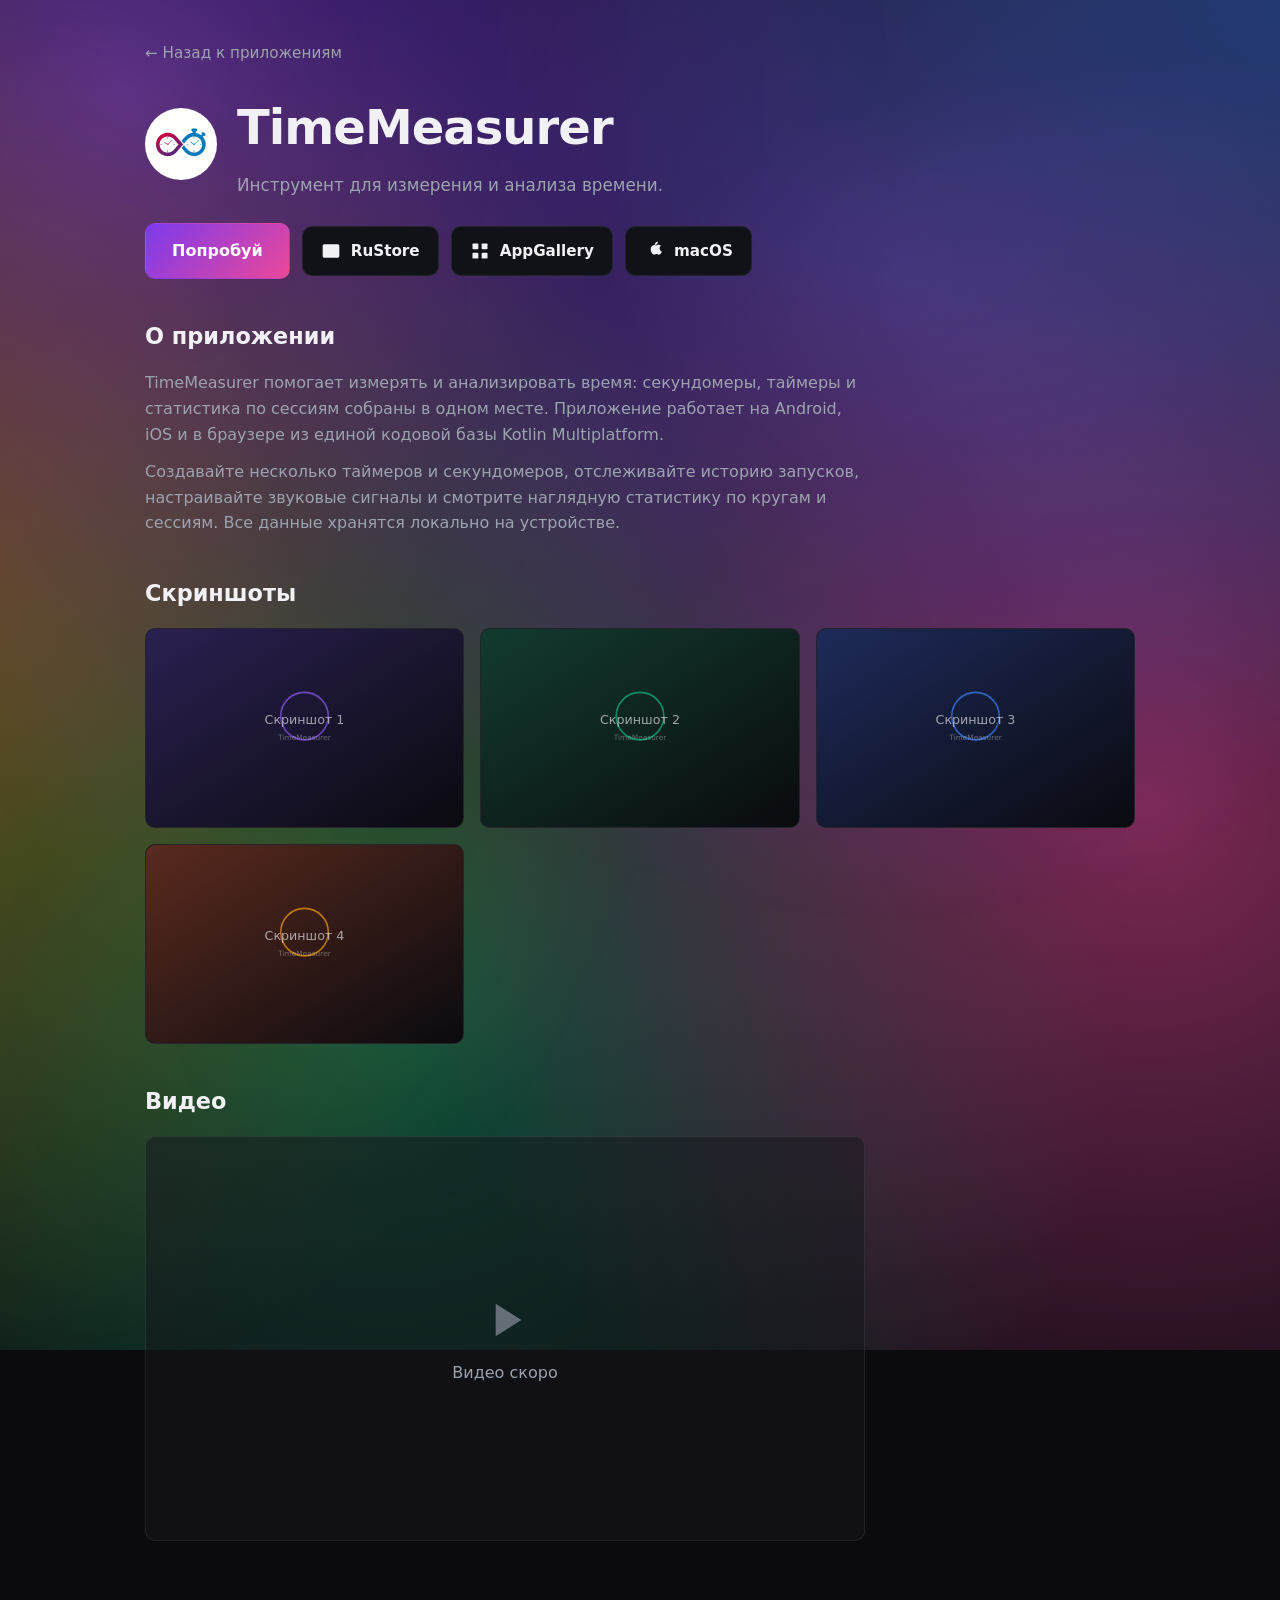
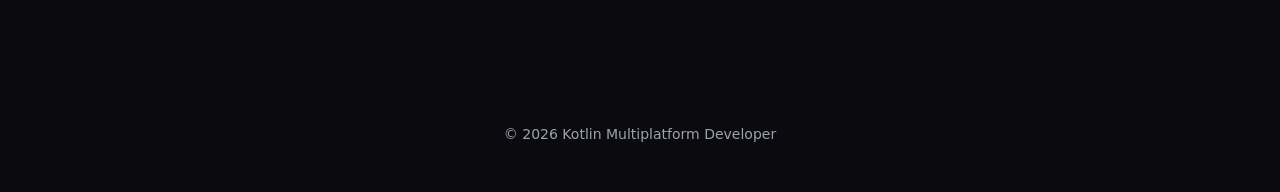
==== apps/time_measurer/details.html @ c7cb0fe9 "restructure site: app list + detail page with placeholders" ====
<!DOCTYPE html>
<html lang="ru">
<head>
    <meta charset="UTF-8">
    <meta name="viewport" content="width=device-width, initial-scale=1.0">
    <title>TimeMeasurer — подробнее</title>
    <link rel="stylesheet" href="../../styles.css">
</head>
<body>
    <main class="container detail-page">
        <a class="back-link" href="../../index.html">← Назад к приложениям</a>

        <header class="detail-header">
            <img class="detail-icon" src="app_icon.svg" alt="TimeMeasurer">
            <div>
                <h1 class="detail-title">TimeMeasurer</h1>
                <p class="detail-tagline">Инструмент для измерения и анализа времени.</p>
            </div>
        </header>

        <div class="detail-actions">
            <a class="try-button" href="index.html" target="_blank" rel="noopener">Попробуй</a>
            <a href="https://www.rustore.ru/catalog/app/com.timemeasurer.app" class="store-button rustore" aria-label="Скачать в RuStore" target="_blank" rel="noopener">
                <svg class="store-icon" viewBox="0 0 24 24" aria-hidden="true">
                    <path d="M4 4h16c1.1 0 2 .9 2 2v12c0 1.1-.9 2-2 2H4c-1.1 0-2-.9-2-2V6c0-1.1.9-2 2-2z"/>
                    <path d="M9 9l3 3-3 3" stroke="currentColor" stroke-width="2" fill="none" stroke-linecap="round" stroke-linejoin="round"/>
                </svg>
                <span>RuStore</span>
            </a>
            <a href="https://appgallery.huawei.com/#/app/C118723291" class="store-button appgallery" aria-label="Скачать в AppGallery" target="_blank" rel="noopener">
                <svg class="store-icon" viewBox="0 0 24 24" aria-hidden="true">
                    <rect x="3" y="3" width="7" height="7" rx="1"/>
                    <rect x="14" y="3" width="7" height="7" rx="1"/>
                    <rect x="3" y="14" width="7" height="7" rx="1"/>
                    <rect x="14" y="14" width="7" height="7" rx="1"/>
                </svg>
                <span>AppGallery</span>
            </a>
            <a href="#" class="store-button desktop" aria-label="Скачать для macOS">
                <svg class="store-icon" viewBox="0 0 24 24" aria-hidden="true">
                    <path d="M18.7 8.6c-.1-1.8 1.5-2.7 1.5-2.7-.8-1.1-2.1-1.3-2.6-1.3-1.1-.1-2.2.7-2.7.7-.6 0-1.5-.6-2.4-.6C10.3 4.7 8 6.8 8 10c0 .9.2 1.8.5 2.6.4 1.1 1.7 3.8 3.9 3.8 1.1 0 1.9-.8 2.7-.8.8 0 1.5.8 2.6.8 2.4 0 3.4-2.3 3.8-3.4-2.4-1.1-2.8-4-2.8-4.4z"/>
                    <path d="M15.8 3.5c.6-.8.9-1.8.8-2.8-1 .1-2.1.7-2.8 1.5-.6.7-.9 1.6-.8 2.5 1.1 0 2.1-.5 2.8-1.2z"/>
                </svg>
                <span>macOS</span>
            </a>
        </div>

        <section class="detail-section">
            <h2>О приложении</h2>
            <p>
                TimeMeasurer помогает измерять и анализировать время: секундомеры, таймеры
                и статистика по сессиям собраны в одном месте. Приложение работает на Android,
                iOS и в браузере из единой кодовой базы Kotlin Multiplatform.
            </p>
            <p>
                Создавайте несколько таймеров и секундомеров, отслеживайте историю запусков,
                настраивайте звуковые сигналы и смотрите наглядную статистику по кругам и сессиям.
                Все данные хранятся локально на устройстве.
            </p>
        </section>

        <section class="detail-section">
            <h2>Скриншоты</h2>
            <div class="screenshots">
                <img class="screenshot" src="screenshots/screenshot-1.svg" alt="Скриншот TimeMeasurer 1">
                <img class="screenshot" src="screenshots/screenshot-2.svg" alt="Скриншот TimeMeasurer 2">
                <img class="screenshot" src="screenshots/screenshot-3.svg" alt="Скриншот TimeMeasurer 3">
                <img class="screenshot" src="screenshots/screenshot-4.svg" alt="Скриншот TimeMeasurer 4">
            </div>
        </section>

        <section class="detail-section">
            <h2>Видео</h2>
            <div class="video-placeholder">
                <svg class="video-placeholder__icon" viewBox="0 0 24 24" aria-hidden="true">
                    <path d="M8 5v14l11-7z" fill="currentColor"/>
                </svg>
                <span>Видео скоро</span>
            </div>
        </section>
    </main>

    <footer class="footer">
        <div class="container">
            <p>© 2026 Kotlin Multiplatform Developer</p>
        </div>
    </footer>
</body>
</html>
---- styles.css ----
:root {
    --bg-primary: #0a0a0f;
    --bg-secondary: #111118;
    --bg-card: #16161d;
    --border: rgba(255, 255, 255, 0.08);
    --text-primary: #f0f0f5;
    --text-secondary: #9ca3af;
    --accent: #7c3aed;
    --accent-hover: #8b5cf6;
    --accent-glow: rgba(124, 58, 237, 0.25);
    --radius: 16px;
    --radius-sm: 10px;
}

* {
    box-sizing: border-box;
}

html {
    scroll-behavior: smooth;
    background: var(--bg-primary);
}

body {
    margin: 0;
    padding: 0;
    font-family: system-ui, -apple-system, BlinkMacSystemFont, "Segoe UI", Roboto, sans-serif;
    color: var(--text-primary);
    line-height: 1.6;
    min-height: 100vh;
    isolation: isolate;
}

body::before,
body::after {
    content: "";
    position: fixed;
    inset: -50%;
    z-index: -1;
    background-repeat: no-repeat;
    pointer-events: none;
    will-change: transform;
}

body::before {
    background:
        radial-gradient(circle at 30% 30%, rgba(124, 58, 237, 0.7) 0%, transparent 35%),
        radial-gradient(circle at 70% 70%, rgba(236, 72, 153, 0.6) 0%, transparent 35%),
        radial-gradient(circle at 40% 80%, rgba(16, 185, 129, 0.5) 0%, transparent 35%);
    opacity: 0.85;
    animation: lava-a 24s ease-in-out infinite alternate;
}

body::after {
    background:
        radial-gradient(circle at 80% 20%, rgba(59, 130, 246, 0.6) 0%, transparent 35%),
        radial-gradient(circle at 20% 60%, rgba(245, 158, 11, 0.5) 0%, transparent 35%),
        radial-gradient(circle at 60% 40%, rgba(139, 92, 246, 0.5) 0%, transparent 35%);
    opacity: 0.75;
    animation: lava-b 30s ease-in-out infinite alternate;
}

@keyframes lava-a {
    0% {
        transform: translate3d(-5%, -5%, 0) rotate(0deg) scale(1);
    }
    100% {
        transform: translate3d(5%, 5%, 0) rotate(8deg) scale(1.08);
    }
}

@keyframes lava-b {
    0% {
        transform: translate3d(5%, -5%, 0) rotate(0deg) scale(1.05);
    }
    100% {
        transform: translate3d(-5%, 5%, 0) rotate(-8deg) scale(1);
    }
}

@media (prefers-reduced-motion: reduce) {
    body::before,
    body::after {
        animation: none;
    }
}

.container {
    width: 100%;
    max-width: 990px;
    margin: 0 auto;
    padding: 0 24px;
}

.hero {
    padding: 96px 0 64px;
    text-align: center;
}

.hero h1 {
    font-size: clamp(2rem, 6vw, 3.5rem);
    font-weight: 800;
    letter-spacing: -0.03em;
    margin: 0 0 24px;
    line-height: 1.1;
    background: linear-gradient(135deg, #fff 0%, #a78bfa 100%);
    -webkit-background-clip: text;
    -webkit-text-fill-color: transparent;
    background-clip: text;
}

.apps-section {
    padding: 64px 0 96px;
}

.apps-grid {
    display: grid;
    grid-template-columns: 1fr;
    gap: 32px;
}

.app-card {
    background: rgba(22, 22, 29, 0.75);
    border: 1px solid var(--border);
    border-radius: var(--radius);
    box-shadow: 0 24px 60px rgba(0, 0, 0, 0.35);
    overflow: hidden;
}

.app-card__media {
    position: relative;
    display: block;
    aspect-ratio: 16 / 10;
    overflow: hidden;
    background: var(--bg-secondary);
    text-decoration: none;
}

.app-card__screenshot {
    width: 100%;
    height: 100%;
    object-fit: cover;
    display: block;
    transition: transform 0.3s ease;
}

.app-card__media:hover .app-card__screenshot {
    transform: scale(1.03);
}

.app-card__more {
    position: absolute;
    top: 16px;
    right: 16px;
    padding: 8px 16px;
    border-radius: 999px;
    font-size: 0.85rem;
    font-weight: 600;
    color: #fff;
    background: rgba(10, 10, 15, 0.7);
    border: 1px solid var(--border);
}

.app-card__body {
    padding: 24px;
}

.app-header {
    display: flex;
    align-items: center;
    gap: 16px;
    margin-bottom: 20px;
}

.app-icon {
    width: 56px;
    height: 56px;
    border-radius: 50%;
    background: transparent;
    object-fit: cover;
    flex-shrink: 0;
    overflow: hidden;
}

.app-info {
    min-width: 0;
}

.app-name {
    font-size: 1.5rem;
    font-weight: 700;
    margin: 0 0 6px;
}

.app-description {
    margin: 0;
    color: var(--text-secondary);
    font-size: 0.95rem;
}

.app-actions {
    display: flex;
    flex-wrap: wrap;
    justify-content: center;
    gap: 12px;
    margin-top: 20px;
}

.store-button {
    display: inline-flex;
    align-items: center;
    gap: 10px;
    padding: 12px 18px;
    border-radius: var(--radius-sm);
    font-size: 0.95rem;
    font-weight: 600;
    color: var(--text-primary);
    text-decoration: none;
    background: var(--bg-secondary);
    border: 1px solid var(--border);
    transition: transform 0.15s ease, background 0.15s ease, border-color 0.15s ease, box-shadow 0.15s ease;
}

.store-button:hover {
    transform: translateY(-2px);
    background: rgba(124, 58, 237, 0.12);
    border-color: rgba(124, 58, 237, 0.4);
    box-shadow: 0 8px 24px var(--accent-glow);
}

.store-button.rustore:hover {
    background: rgba(59, 130, 246, 0.12);
    border-color: rgba(59, 130, 246, 0.4);
    box-shadow: 0 8px 24px rgba(59, 130, 246, 0.2);
}

.store-button.appgallery:hover {
    background: rgba(16, 185, 129, 0.12);
    border-color: rgba(16, 185, 129, 0.4);
    box-shadow: 0 8px 24px rgba(16, 185, 129, 0.2);
}

.store-icon {
    width: 20px;
    height: 20px;
    fill: currentColor;
    flex-shrink: 0;
}

.detail-page {
    padding: 40px 0 96px;
}

.back-link {
    display: inline-block;
    margin-bottom: 24px;
    color: var(--text-secondary);
    text-decoration: none;
    font-size: 0.95rem;
}

.back-link:hover {
    color: var(--text-primary);
}

.detail-header {
    display: flex;
    align-items: center;
    gap: 20px;
    margin-bottom: 24px;
}

.detail-icon {
    width: 72px;
    height: 72px;
    border-radius: 50%;
    object-fit: cover;
    overflow: hidden;
    background: transparent;
    flex-shrink: 0;
}

.detail-title {
    font-size: clamp(2rem, 5vw, 3rem);
    font-weight: 800;
    margin: 0 0 6px;
    letter-spacing: -0.02em;
}

.detail-tagline {
    margin: 0;
    color: var(--text-secondary);
    font-size: 1.05rem;
}

.detail-actions {
    display: flex;
    flex-wrap: wrap;
    gap: 12px;
    align-items: center;
    margin-bottom: 40px;
}

.try-button {
    display: inline-flex;
    align-items: center;
    gap: 10px;
    padding: 14px 26px;
    border-radius: var(--radius-sm);
    font-size: 1rem;
    font-weight: 700;
    color: #fff;
    text-decoration: none;
    background: linear-gradient(135deg, #7c3aed 0%, #ec4899 100%);
    border: 1px solid transparent;
    transition: transform 0.15s ease, box-shadow 0.15s ease;
}

.try-button:hover {
    transform: translateY(-2px);
    box-shadow: 0 12px 30px rgba(124, 58, 237, 0.4);
}

.detail-section {
    margin-bottom: 40px;
}

.detail-section h2 {
    font-size: 1.4rem;
    font-weight: 700;
    margin: 0 0 16px;
}

.detail-section p {
    color: var(--text-secondary);
    margin: 0 0 12px;
    max-width: 720px;
}

.screenshots {
    display: grid;
    grid-template-columns: repeat(auto-fill, minmax(240px, 1fr));
    gap: 16px;
}

.screenshot {
    width: 100%;
    border-radius: var(--radius-sm);
    border: 1px solid var(--border);
    background: var(--bg-secondary);
    display: block;
}

.video-placeholder {
    display: flex;
    flex-direction: column;
    align-items: center;
    justify-content: center;
    gap: 12px;
    aspect-ratio: 16 / 9;
    max-width: 720px;
    border-radius: var(--radius-sm);
    border: 1px solid var(--border);
    background: rgba(22, 22, 29, 0.5);
    color: var(--text-secondary);
}

.video-placeholder__icon {
    width: 56px;
    height: 56px;
    opacity: 0.6;
}

.footer {
    padding: 32px 0;
    text-align: center;
    color: var(--text-secondary);
    font-size: 0.875rem;
}

@media (max-width: 640px) {
    .hero {
        padding: 64px 0 48px;
    }

    .apps-section {
        padding: 48px 0 64px;
    }

    .app-card__body {
        padding: 16px;
    }

    .app-card__media {
        aspect-ratio: 4 / 3;
    }

    .detail-header {
        flex-direction: column;
        align-items: flex-start;
        gap: 12px;
    }

    .screenshots {
        grid-template-columns: 1fr;
    }
}
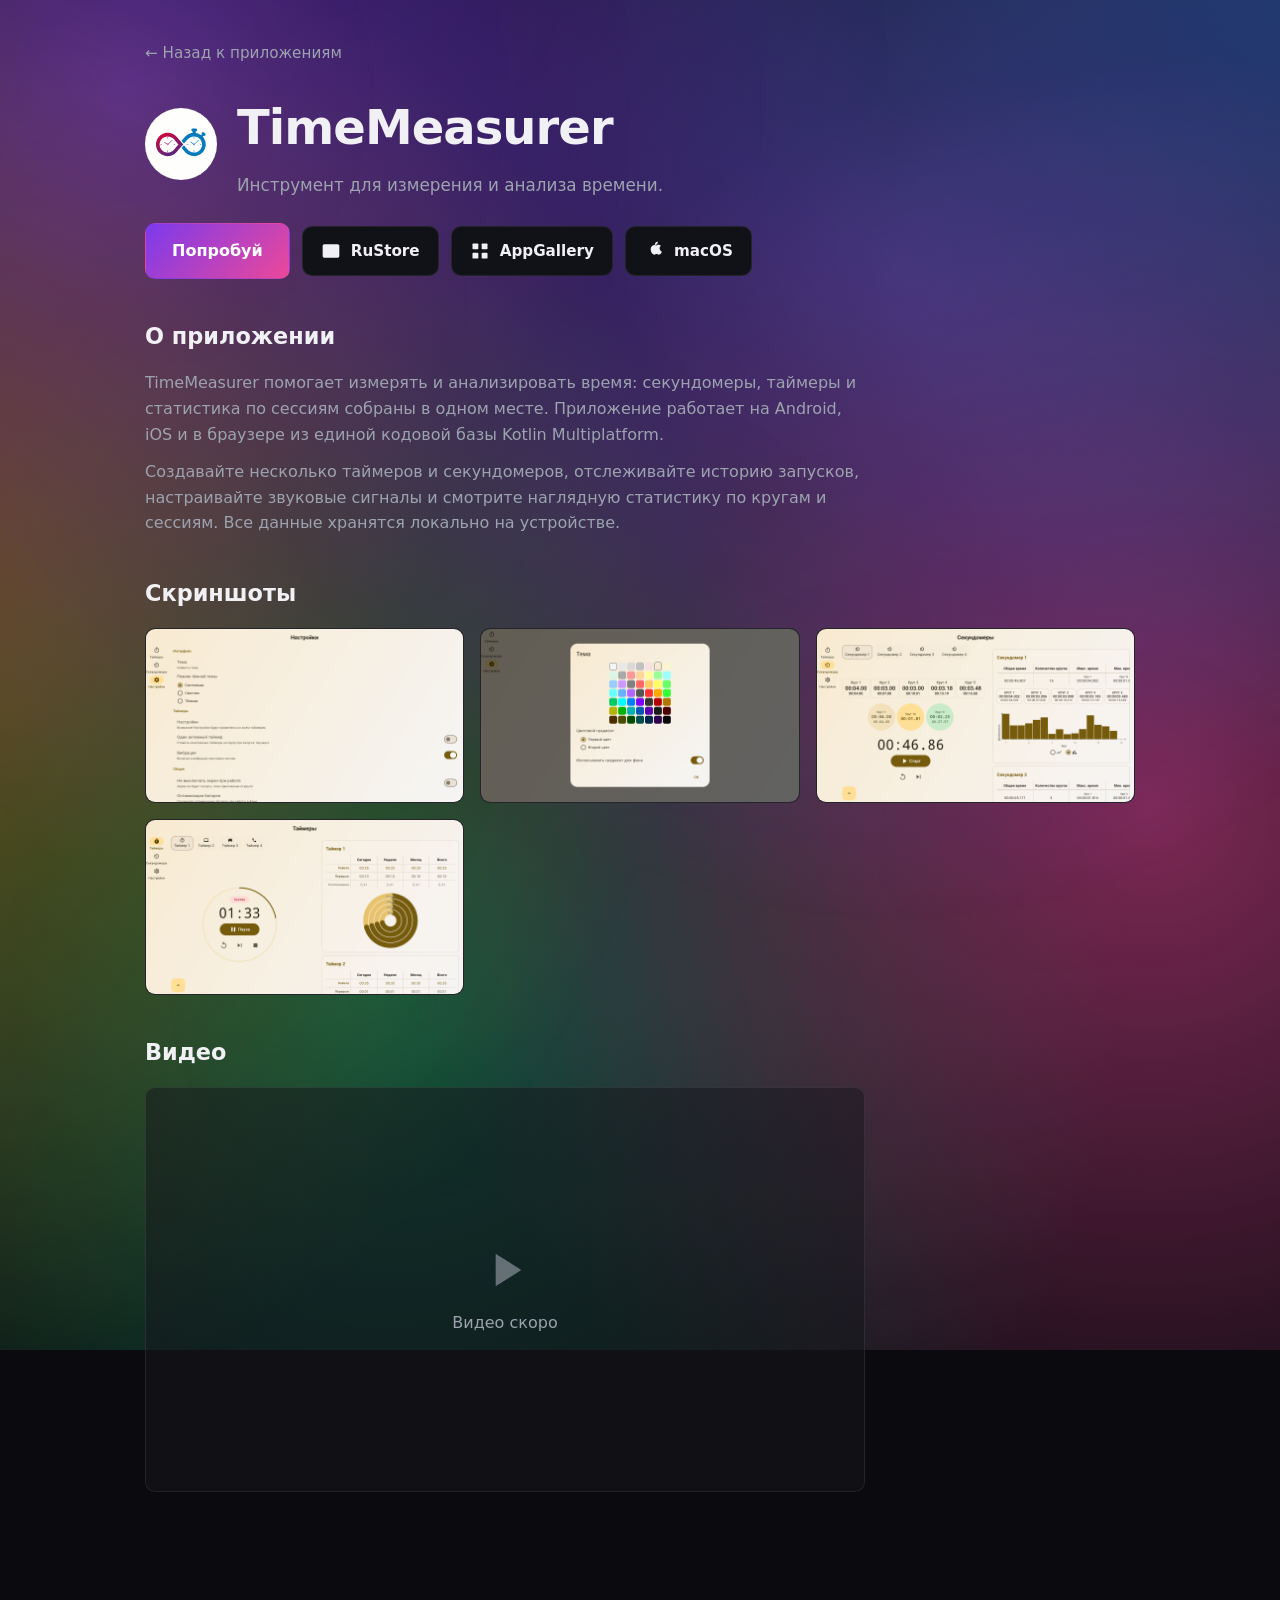
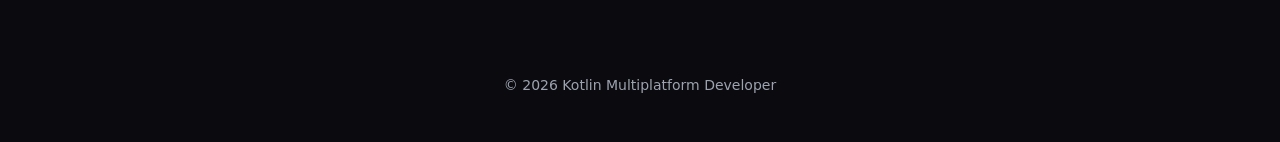
==== commit d5c710d8: "use jpg screenshots" ====
--- a/apps/time_measurer/details.html
+++ b/apps/time_measurer/details.html
@@ -62,10 +62,10 @@
         <section class="detail-section">
             <h2>Скриншоты</h2>
             <div class="screenshots">
-                <img class="screenshot" src="screenshots/screenshot-1.svg" alt="Скриншот TimeMeasurer 1">
-                <img class="screenshot" src="screenshots/screenshot-2.svg" alt="Скриншот TimeMeasurer 2">
-                <img class="screenshot" src="screenshots/screenshot-3.svg" alt="Скриншот TimeMeasurer 3">
-                <img class="screenshot" src="screenshots/screenshot-4.svg" alt="Скриншот TimeMeasurer 4">
+                <img class="screenshot" src="screenshots/screenshot-1.jpg" alt="Скриншот TimeMeasurer 1">
+                <img class="screenshot" src="screenshots/screenshot-2.jpg" alt="Скриншот TimeMeasurer 2">
+                <img class="screenshot" src="screenshots/screenshot-3.jpg" alt="Скриншот TimeMeasurer 3">
+                <img class="screenshot" src="screenshots/screenshot-4.jpg" alt="Скриншот TimeMeasurer 4">
             </div>
         </section>
 
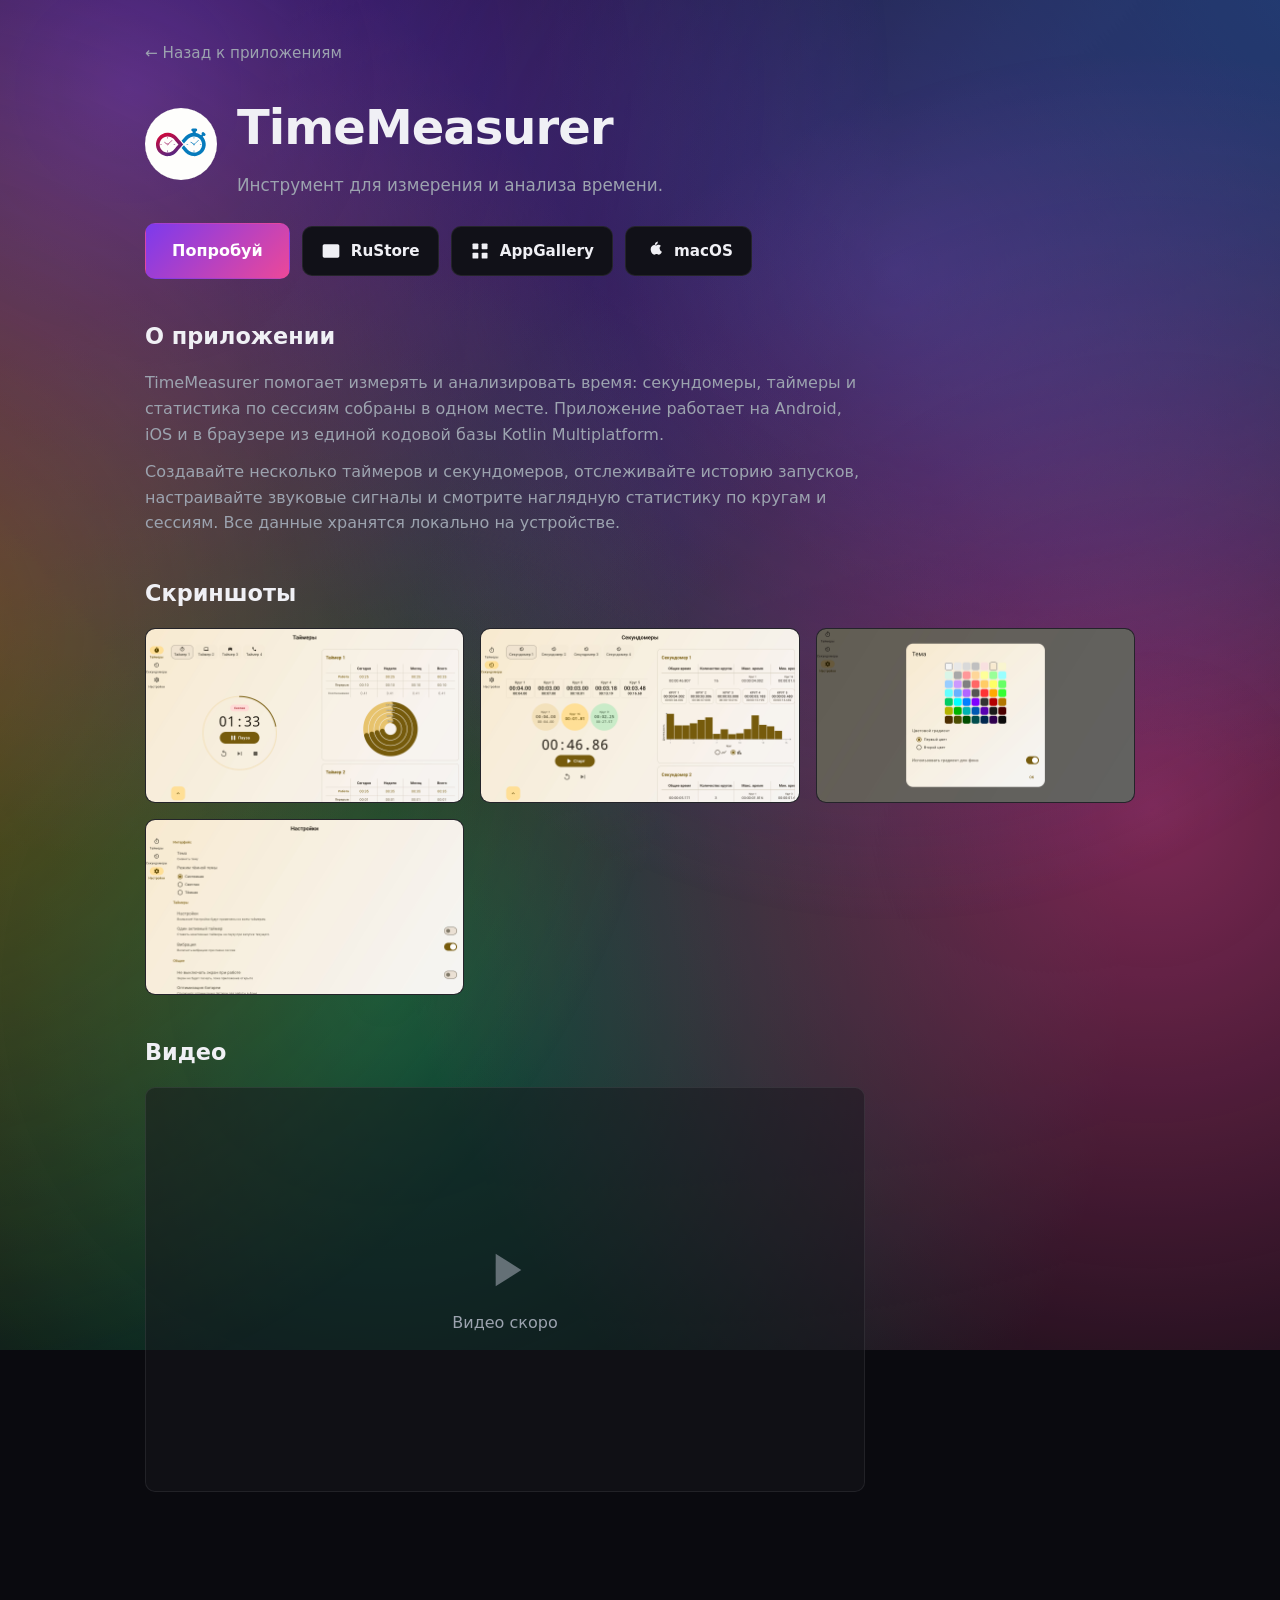
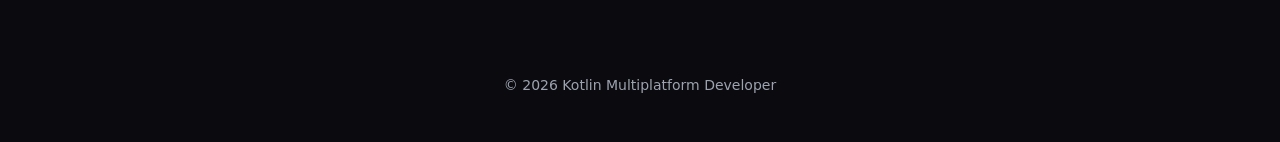
==== commit 9dcfc0c3: "move web app into apps/time_measurer/app" ====
--- a/apps/time_measurer/details.html
+++ b/apps/time_measurer/details.html
@@ -19,7 +19,7 @@
         </header>
 
         <div class="detail-actions">
-            <a class="try-button" href="index.html" target="_blank" rel="noopener">Попробуй</a>
+            <a class="try-button" href="app/index.html" target="_blank" rel="noopener">Попробуй</a>
             <a href="https://www.rustore.ru/catalog/app/com.timemeasurer.app" class="store-button rustore" aria-label="Скачать в RuStore" target="_blank" rel="noopener">
                 <svg class="store-icon" viewBox="0 0 24 24" aria-hidden="true">
                     <path d="M4 4h16c1.1 0 2 .9 2 2v12c0 1.1-.9 2-2 2H4c-1.1 0-2-.9-2-2V6c0-1.1.9-2 2-2z"/>
